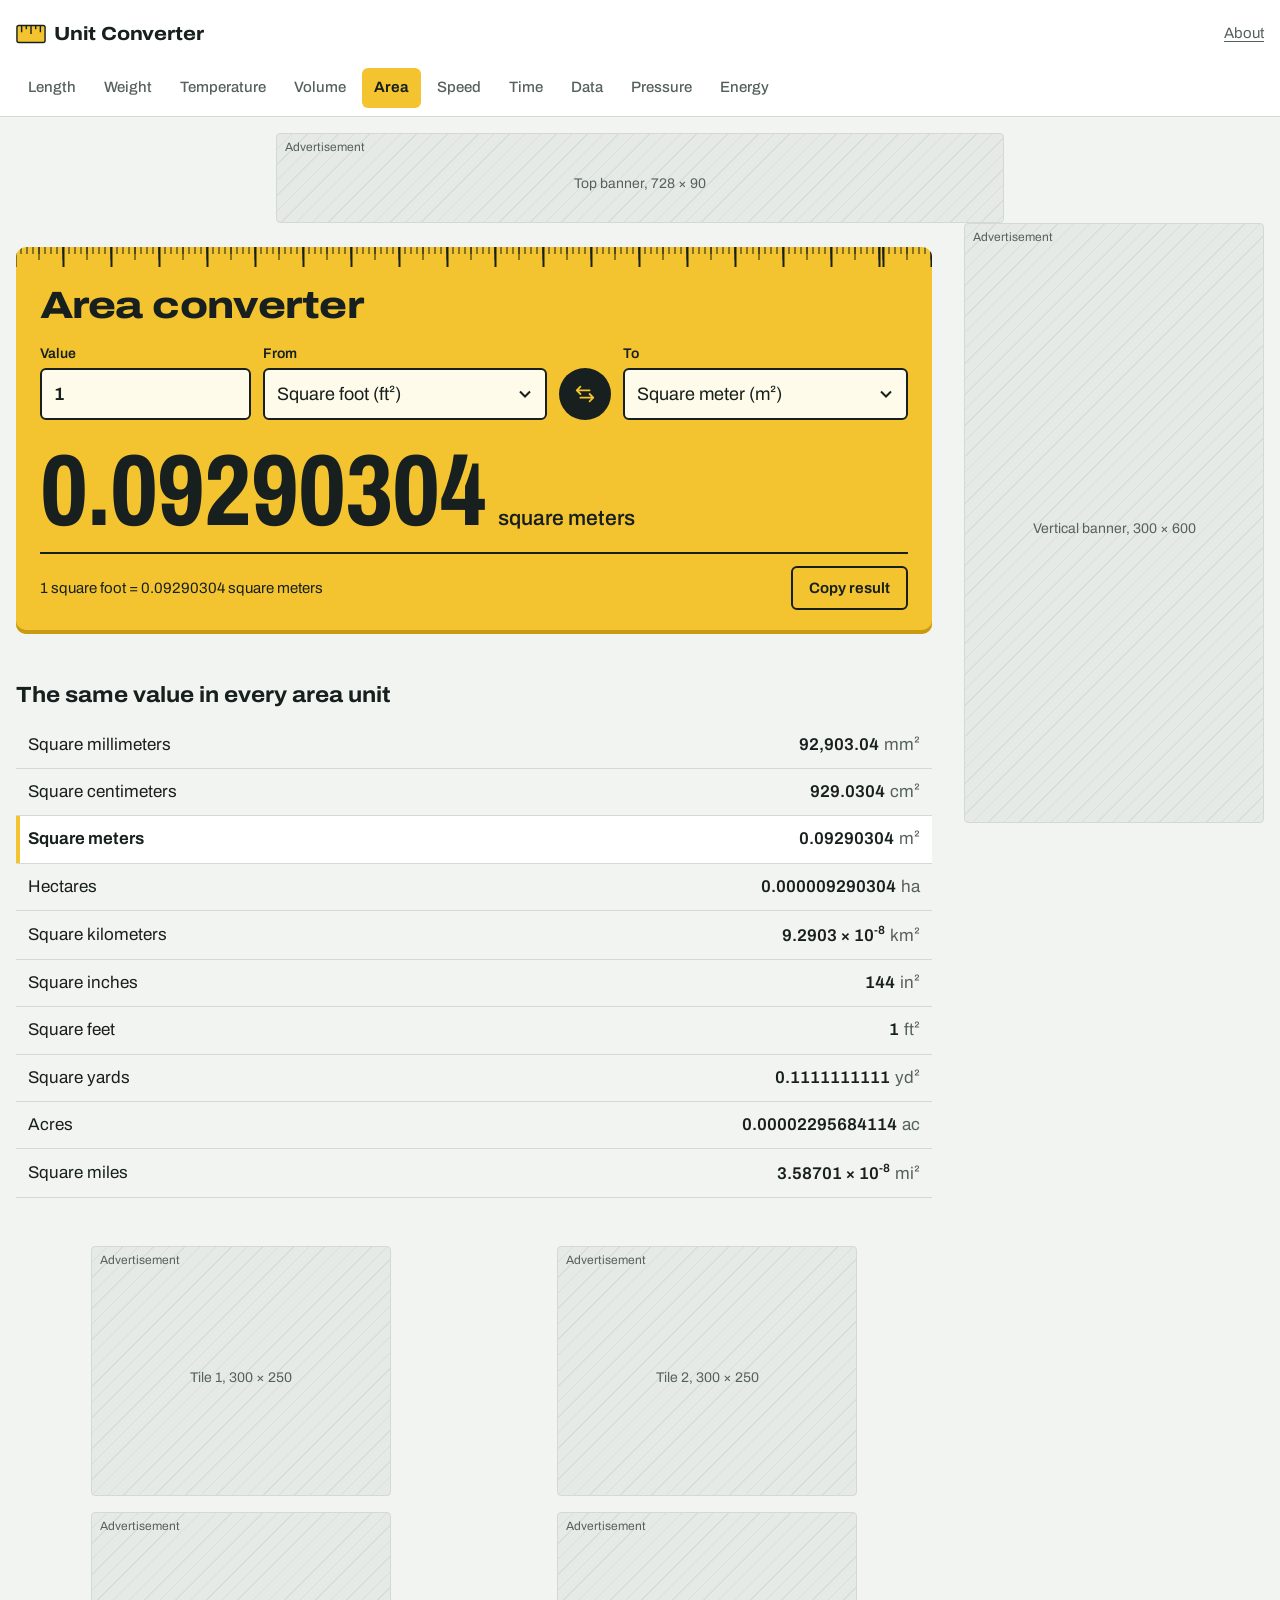
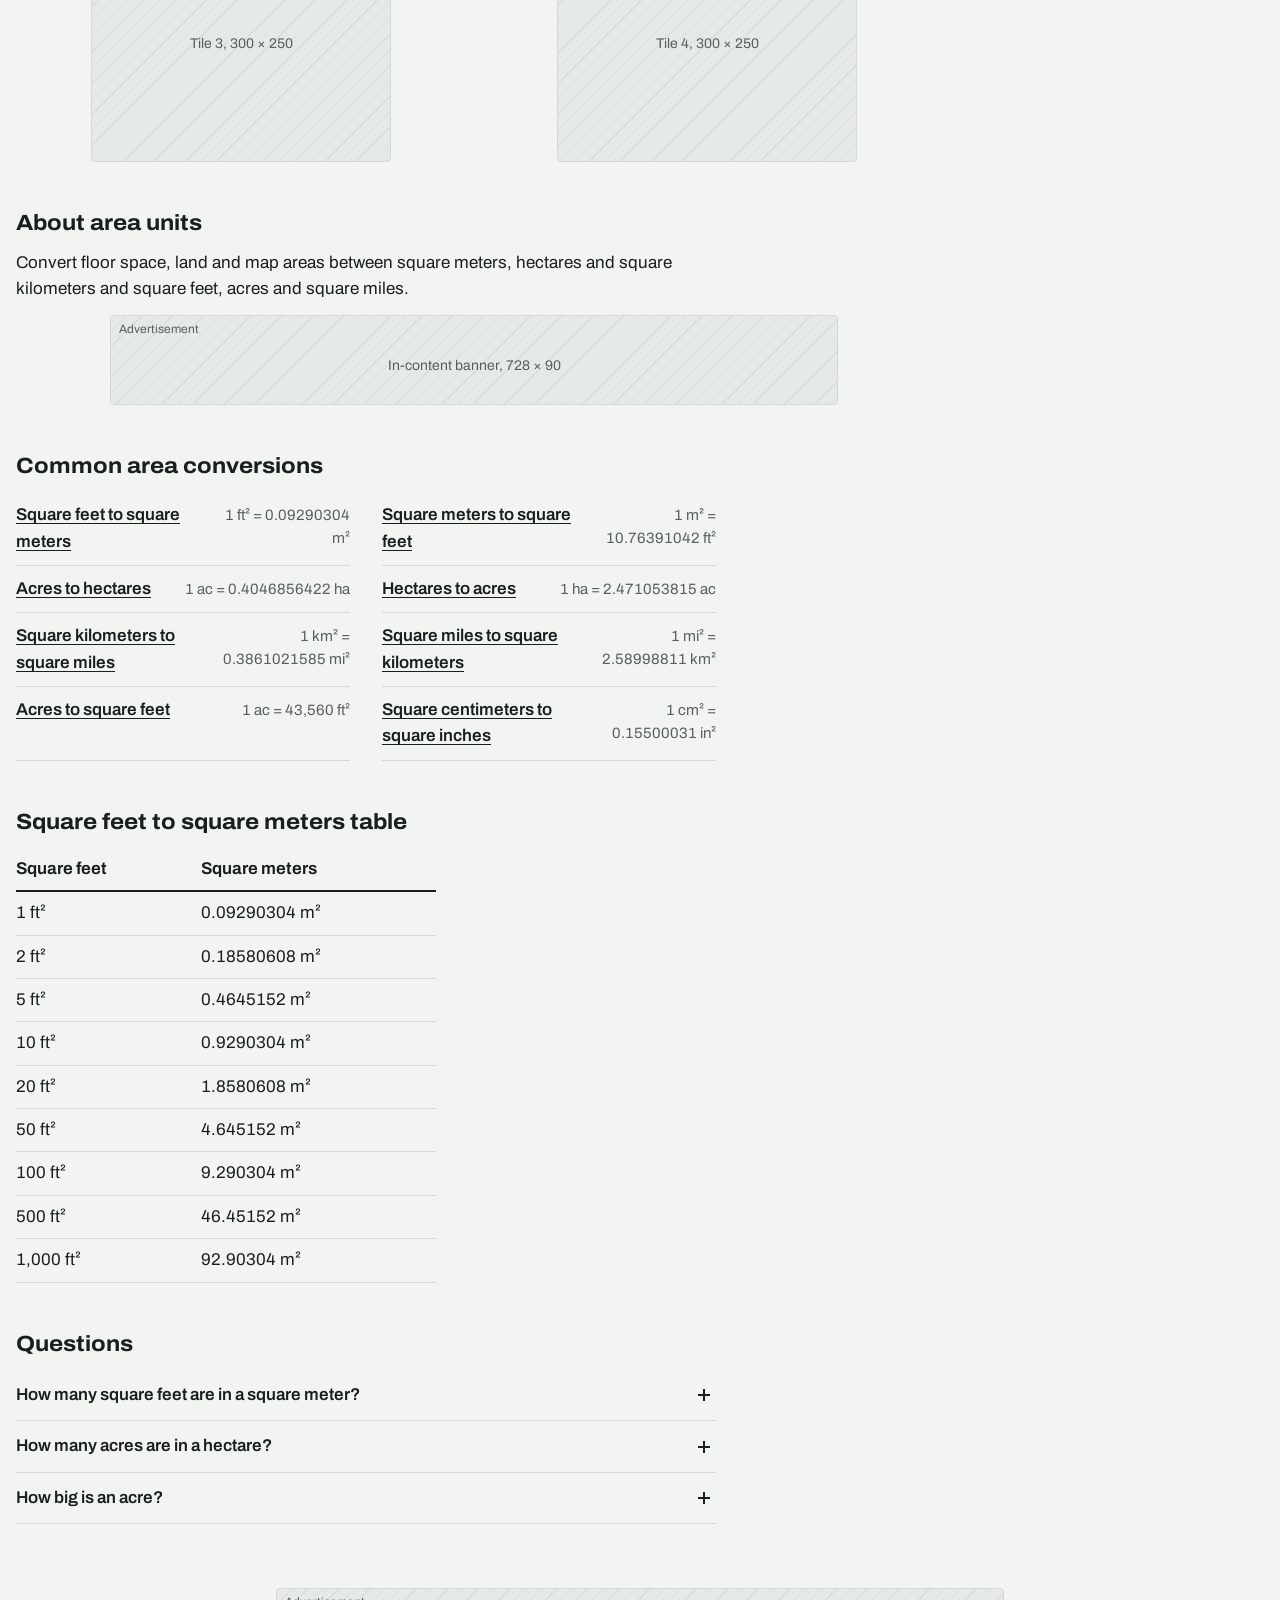
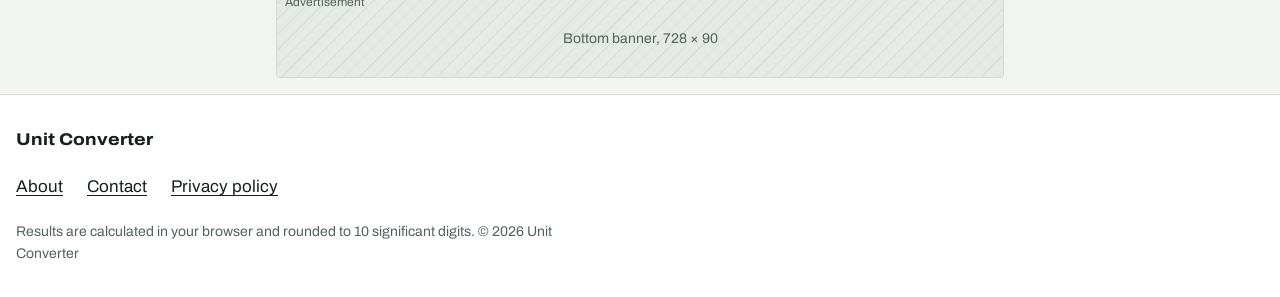
==== public/area/index.html @ 578cb4df "Build static unit converter site with ad slots Ten converters (length, weight, temperature, volume, " ====
<!doctype html>
<html lang="en">
<head>
<meta charset="utf-8">
<meta name="viewport" content="width=device-width, initial-scale=1">
<title>Area converter: square feet to square meters and more | Unit Converter</title>
<meta name="description" content="Free area converter. Convert floor space, land and map areas between square meters, hectares and square kilometers and square feet, acres and square miles..">
<link rel="canonical" href="https://example.com/area/">
<meta property="og:title" content="Area converter: square feet to square meters and more | Unit Converter">
<meta property="og:description" content="Free area converter. Convert floor space, land and map areas between square meters, hectares and square kilometers and square feet, acres and square miles..">
<meta property="og:type" content="website">
<meta property="og:url" content="https://example.com/area/">
<meta name="theme-color" content="#F4C430">
<link rel="icon" href="../favicon.svg" type="image/svg+xml">
<link rel="preconnect" href="https://fonts.googleapis.com">
<link rel="preconnect" href="https://fonts.gstatic.com" crossorigin>
<link rel="stylesheet" href="https://fonts.googleapis.com/css2?family=Archivo:wdth,wght@62..125,400..800&display=swap">
<link rel="stylesheet" href="../assets/css/style.css">
<script src="../assets/js/ads-config.js"></script>
<script src="../assets/js/ads.js" defer></script>
</head>
<body>
<a class="skip" href="#main">Skip to converter</a>
<header class="site-header">
  <div class="bar">
    <a class="logo" href="../"><svg class="logo-mark" viewBox="0 0 32 32" aria-hidden="true"><rect x="1" y="7" width="30" height="18" rx="2"/><path d="M6 7v7M11 7v4M16 7v9M21 7v4M26 7v7"/></svg><span>Unit Converter</span></a>
    <a class="header-link" href="../about.html">About</a>
  </div>
  <nav class="cats" aria-label="Converters"><ul><li><a href="../length/">Length</a></li><li><a href="../weight/">Weight</a></li><li><a href="../temperature/">Temperature</a></li><li><a href="../volume/">Volume</a></li><li><a href="../area/" aria-current="page">Area</a></li><li><a href="../speed/">Speed</a></li><li><a href="../time/">Time</a></li><li><a href="../data/">Data</a></li><li><a href="../pressure/">Pressure</a></li><li><a href="../energy/">Energy</a></li></ul></nav>
</header>
<div class="ad-band ad-band-top"><div class="ad ad-top-banner " data-ad="top-banner" data-size="728x90"><span class="ad-label">Advertisement</span><span class="ad-ph"><span class="ad-ph-wide">Top banner, 728 × 90</span><span class="ad-ph-narrow">Top banner, 320 × 100</span></span></div></div>
<div class="layout">
  <aside class="rail rail-left" aria-label="Advertisement"><div class="ad ad-rail-left " data-ad="rail-left" data-size="160x600"><span class="ad-label">Advertisement</span><span class="ad-ph"><span class="ad-ph-wide">Vertical banner, 160 × 600</span></span></div></aside>
  <main id="main">
<section class="tape" id="converter" data-category="area" aria-labelledby="cv-title">
  <div class="tape-ticks" aria-hidden="true"></div>
  <div class="tape-inner">
    <h1 id="cv-title">Area converter</h1>
    <form class="tape-form" onsubmit="return false">
      
      <label class="field field-value"><span>Value</span>
        <input id="cv-value" type="text" inputmode="decimal" autocomplete="off" spellcheck="false" value="1"></label>
      <label class="field field-from"><span>From</span><select id="cv-from"><option value="mm2">Square millimeter (mm²)</option><option value="cm2">Square centimeter (cm²)</option><option value="m2">Square meter (m²)</option><option value="ha">Hectare (ha)</option><option value="km2">Square kilometer (km²)</option><option value="in2">Square inch (in²)</option><option value="ft2" selected>Square foot (ft²)</option><option value="yd2">Square yard (yd²)</option><option value="ac">Acre (ac)</option><option value="mi2">Square mile (mi²)</option></select></label>
      <button type="button" class="swap" id="cv-swap" aria-label="Swap units"><svg viewBox="0 0 24 24" aria-hidden="true"><path d="M7 4 3 8l4 4M3 8h14M17 20l4-4-4-4M21 16H7"/></svg></button>
      <label class="field field-to"><span>To</span><select id="cv-to"><option value="mm2">Square millimeter (mm²)</option><option value="cm2">Square centimeter (cm²)</option><option value="m2" selected>Square meter (m²)</option><option value="ha">Hectare (ha)</option><option value="km2">Square kilometer (km²)</option><option value="in2">Square inch (in²)</option><option value="ft2">Square foot (ft²)</option><option value="yd2">Square yard (yd²)</option><option value="ac">Acre (ac)</option><option value="mi2">Square mile (mi²)</option></select></label>
    </form>
    <output class="result" id="cv-result" for="cv-value cv-from cv-to" aria-live="polite">
      <span class="result-num" id="cv-num">0.09290304</span>
      <span class="result-unit" id="cv-unit">square meters</span>
    </output>
    <div class="tape-foot">
      <p class="formula" id="cv-formula">1 square foot = 0.09290304 square meters</p>
      <button type="button" class="copy" id="cv-copy">Copy result</button>
    </div>
  </div>
</section>
<section class="all-units" aria-labelledby="all-title">
  <h2 id="all-title">The same value in every area unit</h2>
  <table><tbody id="cv-all"></tbody></table>
</section>
<section class="ad-tiles" aria-label="Advertisements"><div class="ad ad-tile-1 " data-ad="tile-1" data-size="300x250"><span class="ad-label">Advertisement</span><span class="ad-ph"><span class="ad-ph-wide">Tile 1, 300 × 250</span></span></div><div class="ad ad-tile-2 " data-ad="tile-2" data-size="300x250"><span class="ad-label">Advertisement</span><span class="ad-ph"><span class="ad-ph-wide">Tile 2, 300 × 250</span></span></div><div class="ad ad-tile-3 tile-wide-only" data-ad="tile-3" data-size="300x250"><span class="ad-label">Advertisement</span><span class="ad-ph"><span class="ad-ph-wide">Tile 3, 300 × 250</span></span></div><div class="ad ad-tile-4 tile-wide-only" data-ad="tile-4" data-size="300x250"><span class="ad-label">Advertisement</span><span class="ad-ph"><span class="ad-ph-wide">Tile 4, 300 × 250</span></span></div></section>
<section class="prose"><h2>About area units</h2><p>Convert floor space, land and map areas between square meters, hectares and square kilometers and square feet, acres and square miles.</p></section>
<div class="ad-band ad-band-inline"><div class="ad ad-in-content " data-ad="in-content" data-size="728x90"><span class="ad-label">Advertisement</span><span class="ad-ph"><span class="ad-ph-wide">In-content banner, 728 × 90</span><span class="ad-ph-narrow">In-content banner, 320 × 100</span></span></div></div>
<section class="prose" aria-labelledby="pop-title">
  <h2 id="pop-title">Common area conversions</h2>
  <ul class="pairs"><li><a href="./?from=ft2&amp;to=m2">Square feet to square meters</a><span>1 ft² = 0.09290304 m²</span></li><li><a href="./?from=m2&amp;to=ft2">Square meters to square feet</a><span>1 m² = 10.76391042 ft²</span></li><li><a href="./?from=ac&amp;to=ha">Acres to hectares</a><span>1 ac = 0.4046856422 ha</span></li><li><a href="./?from=ha&amp;to=ac">Hectares to acres</a><span>1 ha = 2.471053815 ac</span></li><li><a href="./?from=km2&amp;to=mi2">Square kilometers to square miles</a><span>1 km² = 0.3861021585 mi²</span></li><li><a href="./?from=mi2&amp;to=km2">Square miles to square kilometers</a><span>1 mi² = 2.58998811 km²</span></li><li><a href="./?from=ac&amp;to=ft2">Acres to square feet</a><span>1 ac = 43,560 ft²</span></li><li><a href="./?from=cm2&amp;to=in2">Square centimeters to square inches</a><span>1 cm² = 0.15500031 in²</span></li></ul>
</section>
<section class="prose" aria-labelledby="ref-title">
  <h2 id="ref-title">Square feet to square meters table</h2>
  <table class="ref"><thead><tr><th scope="col">Square feet</th><th scope="col">Square meters</th></tr></thead>
  <tbody><tr><td>1 ft²</td><td>0.09290304 m²</td></tr><tr><td>2 ft²</td><td>0.18580608 m²</td></tr><tr><td>5 ft²</td><td>0.4645152 m²</td></tr><tr><td>10 ft²</td><td>0.9290304 m²</td></tr><tr><td>20 ft²</td><td>1.8580608 m²</td></tr><tr><td>50 ft²</td><td>4.645152 m²</td></tr><tr><td>100 ft²</td><td>9.290304 m²</td></tr><tr><td>500 ft²</td><td>46.45152 m²</td></tr><tr><td>1,000 ft²</td><td>92.90304 m²</td></tr></tbody></table>
</section>
<section class="prose faq" aria-labelledby="faq-title"><h2 id="faq-title">Questions</h2><details><summary>How many square feet are in a square meter?</summary><p>About 10.764 square feet.</p></details><details><summary>How many acres are in a hectare?</summary><p>About 2.471 acres. A hectare is 10,000 square meters.</p></details><details><summary>How big is an acre?</summary><p>43,560 square feet, or about 4,047 square meters.</p></details></section>
  </main>
  <aside class="rail rail-right" aria-label="Advertisement"><div class="ad ad-rail-right " data-ad="rail-right" data-size="300x600"><span class="ad-label">Advertisement</span><span class="ad-ph"><span class="ad-ph-wide">Vertical banner, 300 × 600</span></span></div></aside>
</div>
<div class="ad-band ad-band-bottom"><div class="ad ad-bottom-banner " data-ad="bottom-banner" data-size="728x90"><span class="ad-label">Advertisement</span><span class="ad-ph"><span class="ad-ph-wide">Bottom banner, 728 × 90</span><span class="ad-ph-narrow">Bottom banner, 320 × 100</span></span></div></div>
<footer class="site-footer">
  <div class="footer-inner">
    <p class="footer-name">Unit Converter</p>
    <ul class="footer-links">
      <li><a href="../about.html">About</a></li>
      <li><a href="../contact.html">Contact</a></li>
      <li><a href="../privacy.html">Privacy policy</a></li>
    </ul>
    <p class="footer-note">Results are calculated in your browser and rounded to 10 significant digits. &copy; 2026 Unit Converter</p>
  </div>
</footer>
<aside class="video-ad" id="video-ad" aria-label="Video advertisement" hidden>
  <div class="video-ad-head"><span class="ad-label">Advertisement</span>
    <button type="button" class="icon-btn" data-close-video aria-label="Close video ad">&times;</button></div>
  <div class="video-ad-body" data-ad="video" data-size="320x180"><span class="ad-ph">Video ad, 320 × 180</span></div>
</aside>
<div class="interstitial" id="interstitial" role="dialog" aria-modal="true" aria-label="Advertisement" hidden>
  <div class="interstitial-panel">
    <div class="interstitial-head"><span class="ad-label">Advertisement</span>
      <button type="button" class="continue-btn" data-close-interstitial>Continue to page</button></div>
    <div class="interstitial-body" data-ad="interstitial" data-size="fullscreen"><span class="ad-ph">Full-screen ad</span></div>
  </div>
</div>
<script src="../assets/js/units.js"></script><script src="../assets/js/converter.js"></script>
</body>
</html>
---- public/assets/css/style.css ----
/* Unit Converter
   One bold element: the converter is a tape measure. Everything else stays quiet. */

@font-face {
  font-family: "Archivo Fallback";
  src: local("Arial");
  size-adjust: 104%;
}

:root {
  --paper: #F2F4F1;
  --surface: #FFFFFF;
  --ink: #17201E;
  --muted: #56615D;
  --rule: #D3D9D5;
  --tape: #F4C430;
  --tape-deep: #C99A12;
  --tape-ink: #17201E;
  --focus: #1E5E8C;
  --ad-bg: #E6EAE7;
  --ad-hatch: #D7DDD9;
  --scrim: rgba(23, 32, 30, 0.88);

  --font: "Archivo", "Archivo Fallback", system-ui, sans-serif;
  --s1: 4px; --s2: 8px; --s3: 12px; --s4: 16px; --s5: 24px; --s6: 32px; --s7: 48px; --s8: 64px;
  --radius-tape: 10px;
  --radius-control: 6px;
  color-scheme: light;
}

@media (prefers-color-scheme: dark) {
  :root:not([data-theme="light"]) {
    --paper: #141A19;
    --surface: #1B2321;
    --ink: #E7ECE9;
    --muted: #A3AEA9;
    --rule: #2E3835;
    --focus: #7CB8E4;
    --ad-bg: #1B2321;
    --ad-hatch: #25302D;
    color-scheme: dark;
  }
}
:root[data-theme="dark"] {
  --paper: #141A19;
  --surface: #1B2321;
  --ink: #E7ECE9;
  --muted: #A3AEA9;
  --rule: #2E3835;
  --focus: #7CB8E4;
  --ad-bg: #1B2321;
  --ad-hatch: #25302D;
  color-scheme: dark;
}

*, *::before, *::after { box-sizing: border-box; }

html { -webkit-text-size-adjust: 100%; }

body {
  margin: 0;
  background: var(--paper);
  color: var(--ink);
  font-family: var(--font);
  font-size: 17px;
  line-height: 1.55;
  font-variation-settings: "wdth" 100;
}

a { color: inherit; text-decoration-thickness: 1px; text-underline-offset: 3px; }
a:hover { text-decoration-thickness: 2px; }

:focus-visible {
  outline: 2px solid var(--focus);
  outline-offset: 2px;
}

.skip {
  position: absolute;
  left: var(--s4);
  top: -100px;
  background: var(--ink);
  color: var(--paper);
  padding: var(--s2) var(--s4);
  border-radius: var(--radius-control);
  z-index: 100;
}
.skip:focus { top: var(--s2); }

/* ------------------------------------------------------------ header */

.site-header {
  background: var(--surface);
  border-bottom: 1px solid var(--rule);
}

.bar {
  max-width: 1440px;
  margin: 0 auto;
  padding: var(--s3) var(--s4);
  display: flex;
  align-items: center;
  justify-content: space-between;
  gap: var(--s4);
}

.logo {
  display: inline-flex;
  align-items: center;
  gap: var(--s2);
  text-decoration: none;
  font-weight: 750;
  font-stretch: 112%;
  font-variation-settings: "wdth" 112;
  font-size: 19px;
  letter-spacing: -0.01em;
}
.logo-mark { width: 30px; height: 30px; flex: none; }
.logo-mark rect { fill: var(--tape); stroke: var(--tape-ink); stroke-width: 1.5; }
.logo-mark path { stroke: var(--tape-ink); stroke-width: 1.5; fill: none; }

.header-link {
  font-size: 15px;
  color: var(--muted);
  min-height: 44px;
  display: inline-flex;
  align-items: center;
}

.cats { max-width: 1440px; margin: 0 auto; }
.cats ul {
  list-style: none;
  margin: 0;
  padding: 0 var(--s4) var(--s2);
  display: flex;
  gap: var(--s1);
  overflow-x: auto;
  scrollbar-width: none;
}
.cats ul::-webkit-scrollbar { display: none; }
.cats a {
  display: inline-flex;
  align-items: center;
  min-height: 40px;
  padding: 0 var(--s3);
  border-radius: var(--radius-control);
  text-decoration: none;
  font-size: 15px;
  font-weight: 500;
  white-space: nowrap;
  color: var(--muted);
}
.cats a:hover { color: var(--ink); background: var(--paper); }
.cats a[aria-current="page"] {
  background: var(--tape);
  color: var(--tape-ink);
  font-weight: 650;
}

/* ------------------------------------------------------------ layout */

.layout {
  max-width: 1440px;
  margin: 0 auto;
  padding: 0 var(--s4);
  display: grid;
  grid-template-columns: minmax(0, 1fr);
  gap: var(--s6);
}

.rail { display: none; }

main { min-width: 0; padding-bottom: var(--s7); }
main > * + * { margin-top: var(--s7); }

@media (min-width: 1100px) {
  .layout { grid-template-columns: minmax(0, 1fr) 300px; }
  .rail-right { display: block; }
  .rail-right .ad { position: sticky; top: var(--s4); }
}
@media (min-width: 1400px) {
  .layout { grid-template-columns: 160px minmax(0, 1fr) 300px; }
  .rail-left { display: block; }
  .rail-left .ad { position: sticky; top: var(--s4); }
}

/* ------------------------------------------------------------ the tape */

.tape {
  --tick-shift: 0px;
  position: relative;
  margin-top: var(--s5);
  background: var(--tape);
  color: var(--tape-ink);
  border-radius: var(--radius-tape);
  box-shadow: inset 0 -4px 0 var(--tape-deep);
  overflow: hidden;
}

.tape-ticks {
  height: 22px;
  background-image:
    repeating-linear-gradient(90deg, var(--tape-ink) 0 2px, transparent 2px 48px),
    repeating-linear-gradient(90deg, var(--tape-ink) 0 1px, transparent 1px 24px),
    repeating-linear-gradient(90deg, var(--tape-ink) 0 1px, transparent 1px 6px);
  background-size: 100% 20px, 100% 13px, 100% 7px;
  background-repeat: repeat-x;
  background-position: var(--tick-shift) 0, var(--tick-shift) 0, var(--tick-shift) 0;
  transition: background-position 520ms cubic-bezier(0.2, 0.8, 0.2, 1);
}

.tape-inner { padding: var(--s4) var(--s5) var(--s5); }

.tape h1 {
  margin: 0 0 var(--s4);
  font-size: clamp(26px, 2.2vw + 16px, 38px);
  line-height: 1.1;
  font-weight: 800;
  font-stretch: 118%;
  font-variation-settings: "wdth" 118;
  letter-spacing: -0.015em;
}

.tape-form {
  display: grid;
  grid-template-columns: minmax(0, 1fr) minmax(0, 1.35fr) auto minmax(0, 1.35fr);
  gap: var(--s3);
  align-items: end;
}

.field { display: grid; gap: var(--s1); min-width: 0; }
.field > span { font-size: 14px; font-weight: 600; }
.field-cat { grid-column: 1 / -1; max-width: 280px; }

.tape input,
.tape select {
  width: 100%;
  height: 52px;
  border: 2px solid var(--tape-ink);
  border-radius: var(--radius-control);
  background: #FFFBEA;
  color: var(--tape-ink);
  font: inherit;
  font-size: 18px;
  padding: 0 var(--s3);
}
.tape input {
  font-weight: 650;
  font-variant-numeric: tabular-nums;
}
.tape select {
  appearance: none;
  padding-right: 40px;
  text-overflow: ellipsis;
  cursor: pointer;
  background-image: url("data:image/svg+xml,%3Csvg xmlns='http://www.w3.org/2000/svg' width='12' height='8' viewBox='0 0 12 8'%3E%3Cpath d='M1 1.5 6 6.5l5-5' fill='none' stroke='%2317201E' stroke-width='2'/%3E%3C/svg%3E");
  background-repeat: no-repeat;
  background-position: right 14px center;
}
.tape :focus-visible { outline-color: var(--tape-ink); outline-width: 3px; }
.tape.is-invalid input { border-style: dashed; }

.swap {
  width: 52px;
  height: 52px;
  border: 0;
  border-radius: 50%;
  background: var(--tape-ink);
  color: var(--tape);
  display: grid;
  place-items: center;
  cursor: pointer;
  transition: transform 300ms cubic-bezier(0.2, 0.8, 0.2, 1);
}
.swap svg { width: 22px; height: 22px; fill: none; stroke: currentColor; stroke-width: 2; stroke-linecap: round; stroke-linejoin: round; }
.swap.is-flipped { transform: rotate(180deg); }

.result {
  display: flex;
  flex-wrap: wrap;
  align-items: baseline;
  column-gap: var(--s3);
  margin: var(--s5) 0 var(--s3);
  min-height: 1em;
}
.result-num {
  font-size: clamp(52px, 6vw + 24px, 104px);
  line-height: 0.95;
  font-weight: 760;
  font-stretch: 72%;
  font-variation-settings: "wdth" 72;
  font-variant-numeric: tabular-nums lining-nums;
  letter-spacing: -0.01em;
  overflow-wrap: anywhere;
}
.result-num sup { font-size: 0.45em; vertical-align: 0.9em; }
.result-unit { font-size: 21px; font-weight: 550; }

.tape-foot {
  display: flex;
  flex-wrap: wrap;
  align-items: center;
  justify-content: space-between;
  gap: var(--s3);
  border-top: 2px solid var(--tape-ink);
  padding-top: var(--s3);
}
.formula { margin: 0; font-size: 15px; }
.formula sup { font-size: 0.7em; }

.copy {
  min-height: 44px;
  padding: 0 var(--s4);
  border: 2px solid var(--tape-ink);
  border-radius: var(--radius-control);
  background: transparent;
  color: var(--tape-ink);
  font: inherit;
  font-size: 15px;
  font-weight: 650;
  cursor: pointer;
}
.copy:hover { background: var(--tape-ink); color: var(--tape); }

/* Narrow screens: full-width unit menus stacked, swap button beside them. */
@media (max-width: 639px) {
  .tape-inner { padding: var(--s3) var(--s4) var(--s4); }
  .tape-form {
    grid-template-columns: minmax(0, 1fr) auto;
    grid-template-areas: "value value" "from swap" "to swap";
  }
  .tape-form:has(.field-cat) { grid-template-areas: "cat cat" "value value" "from swap" "to swap"; }
  .field-cat { grid-area: cat; max-width: none; }
  .field-value { grid-area: value; }
  .field-from { grid-area: from; }
  .field-to { grid-area: to; }
  .swap { grid-area: swap; align-self: center; }
}

/* ------------------------------------------------------------ all-units table */

.all-units h2,
.prose h2 {
  font-size: 22px;
  line-height: 1.25;
  font-weight: 720;
  font-stretch: 108%;
  font-variation-settings: "wdth" 108;
  margin: 0 0 var(--s3);
}

.all-units table { width: 100%; border-collapse: collapse; }
.all-units th,
.all-units td {
  padding: 10px var(--s3);
  border-bottom: 1px solid var(--rule);
  text-align: left;
  font-weight: 400;
}
.all-units td { text-align: right; font-variant-numeric: tabular-nums; font-weight: 600; }
.all-units td sup { font-size: 0.7em; }
.all-units .sym { color: var(--muted); font-weight: 400; margin-left: 2px; }
.all-units tr.is-current th { box-shadow: inset 4px 0 0 var(--tape); font-weight: 650; }
.all-units tr.is-current { background: var(--surface); }

/* ------------------------------------------------------------ prose */

.prose { max-width: 70ch; }
.prose p { margin: 0 0 var(--s3); }

.doc { padding-top: var(--s6); }
.doc h1 {
  font-size: clamp(30px, 2vw + 20px, 42px);
  font-weight: 800;
  font-stretch: 118%;
  font-variation-settings: "wdth" 118;
  line-height: 1.1;
  margin: 0 0 var(--s5);
}
.doc h2 { margin-top: var(--s6); }

.pairs {
  list-style: none;
  margin: 0;
  padding: 0;
  display: grid;
  grid-template-columns: repeat(auto-fill, minmax(260px, 1fr));
  column-gap: var(--s6);
}
.pairs li {
  display: flex;
  justify-content: space-between;
  align-items: baseline;
  gap: var(--s3);
  padding: 10px 0;
  border-bottom: 1px solid var(--rule);
}
.pairs a { font-weight: 600; }
.pairs span { color: var(--muted); font-size: 15px; font-variant-numeric: tabular-nums; text-align: right; }

.ref { border-collapse: collapse; min-width: min(100%, 420px); }
.ref th, .ref td { padding: 8px var(--s4) 8px 0; border-bottom: 1px solid var(--rule); text-align: left; font-variant-numeric: tabular-nums; }
.ref th { font-weight: 650; border-bottom: 2px solid var(--ink); }

.cat-list {
  list-style: none;
  margin: 0;
  padding: 0;
  display: grid;
  grid-template-columns: repeat(auto-fill, minmax(240px, 1fr));
  gap: 0 var(--s6);
}
.cat-list a {
  display: grid;
  gap: 2px;
  padding: var(--s3) 0 var(--s4);
  border-top: 2px solid var(--ink);
  text-decoration: none;
}
.cat-list strong { font-size: 19px; font-weight: 720; }
.cat-list a:hover strong { text-decoration: underline; text-underline-offset: 3px; }
.cat-ex { font-variant-numeric: tabular-nums; font-weight: 550; }
.cat-ex sup { font-size: 0.7em; }
.cat-units { color: var(--muted); font-size: 15px; }

.faq details { border-bottom: 1px solid var(--rule); }
.faq summary {
  list-style: none;
  cursor: pointer;
  padding: var(--s3) 32px var(--s3) 0;
  font-weight: 600;
  position: relative;
  min-height: 44px;
}
.faq summary::-webkit-details-marker { display: none; }
.faq summary::after {
  content: "";
  position: absolute;
  right: 6px;
  top: 50%;
  width: 12px;
  height: 12px;
  margin-top: -6px;
  background:
    linear-gradient(currentColor, currentColor) center / 12px 2px no-repeat,
    linear-gradient(currentColor, currentColor) center / 2px 12px no-repeat;
  transition: transform 200ms ease-out;
}
.faq details[open] summary::after { transform: rotate(45deg); }
.faq details p { margin: 0 0 var(--s4); color: var(--muted); }

/* ------------------------------------------------------------ ad slots */

.ad {
  --ad-w: 300px;
  --ad-h: 250px;
  position: relative;
  width: min(100%, var(--ad-w));
  min-height: var(--ad-h);
  margin: 0 auto;
  display: grid;
  place-items: center;
  background: repeating-linear-gradient(135deg, var(--ad-bg) 0 10px, var(--ad-hatch) 10px 11px);
  border: 1px solid var(--rule);
  border-radius: 4px;
  overflow: hidden;
}
.ad-label {
  position: absolute;
  top: 4px;
  left: 8px;
  font-size: 12px;
  color: var(--muted);
}
.ad-ph { font-size: 14px; color: var(--muted); text-align: center; padding: var(--s5) var(--s3) var(--s3); }

.ad-ph-narrow { display: none; }
@media (max-width: 767px) {
  .ad-ph-wide:has(+ .ad-ph-narrow) { display: none; }
  .ad-ph-narrow { display: inline; }
}

.ad.is-filled { background: none; border: 0; display: block; }
.ad.is-filled .ad-label { position: static; display: block; text-align: center; padding-bottom: 2px; }
.ad.is-empty { display: none; }

.ad-top-banner, .ad-bottom-banner, .ad-in-content { --ad-w: 728px; --ad-h: 90px; }
.ad-rail-right { --ad-w: 300px; --ad-h: 600px; }
.ad-rail-left { --ad-w: 160px; --ad-h: 600px; }

@media (max-width: 767px) {
  .ad-top-banner, .ad-bottom-banner, .ad-in-content { --ad-w: 320px; --ad-h: 100px; }
}

.ad-band { max-width: 1440px; margin: 0 auto; padding: var(--s4); }
.ad-band-top { padding-bottom: 0; }
.ad-band-inline { padding: 0; }
.ad-band:has(.ad.is-empty) { display: none; }

.ad-tiles {
  display: grid;
  grid-template-columns: repeat(auto-fill, minmax(300px, 1fr));
  gap: var(--s4);
  justify-items: center;
}
.ad-tiles:not(:has(.ad:not(.is-empty))) { display: none; }
@media (max-width: 699px) {
  .tile-wide-only { display: none; }
}

/* Floating video ad, bottom right. Kept small so it never covers the converter. */
.video-ad {
  position: fixed;
  right: var(--s4);
  bottom: var(--s4);
  width: 320px;
  z-index: 50;
  background: var(--surface);
  border: 1px solid var(--rule);
  border-radius: 8px;
  box-shadow: 0 10px 30px rgba(23, 32, 30, 0.22);
  overflow: hidden;
  animation: rise 260ms cubic-bezier(0.2, 0.8, 0.2, 1);
}
.video-ad[hidden] { display: none; }
.video-ad-head {
  display: flex;
  justify-content: space-between;
  align-items: center;
  padding: 0 0 0 var(--s3);
}
.video-ad-head .ad-label { position: static; }
.video-ad-body {
  aspect-ratio: 16 / 9;
  display: grid;
  place-items: center;
  background: repeating-linear-gradient(135deg, var(--ad-bg) 0 10px, var(--ad-hatch) 10px 11px);
}
.video-ad-body video, .video-ad-body img, .video-ad-body iframe { width: 100%; height: 100%; display: block; object-fit: cover; border: 0; }
.video-ad-body .ad-ph { padding: 0; }

.icon-btn {
  width: 44px;
  height: 36px;
  border: 0;
  background: none;
  color: var(--ink);
  font-size: 24px;
  line-height: 1;
  cursor: pointer;
}

@media (max-width: 480px) {
  .video-ad { width: 240px; right: var(--s3); bottom: var(--s3); }
}
body.has-video-ad { padding-bottom: 200px; }

@keyframes rise {
  from { transform: translateY(16px); opacity: 0; }
  to { transform: none; opacity: 1; }
}

/* Full-screen ad, shown between pages at most once per visit. */
.interstitial {
  position: fixed;
  inset: 0;
  z-index: 90;
  background: var(--scrim);
  display: grid;
  place-items: center;
  padding: var(--s4);
}
.interstitial[hidden] { display: none; }
.interstitial-panel {
  width: min(100%, 800px);
  height: min(100%, 640px);
  display: grid;
  grid-template-rows: auto 1fr;
  background: var(--surface);
  border-radius: var(--radius-tape);
  overflow: hidden;
}
.interstitial-head {
  display: flex;
  justify-content: space-between;
  align-items: center;
  gap: var(--s3);
  padding: var(--s2) var(--s2) var(--s2) var(--s4);
  border-bottom: 1px solid var(--rule);
}
.interstitial-head .ad-label { position: static; font-size: 13px; }
.continue-btn {
  min-height: 44px;
  padding: 0 var(--s4);
  border: 0;
  border-radius: var(--radius-control);
  background: var(--tape);
  color: var(--tape-ink);
  font: inherit;
  font-size: 15px;
  font-weight: 700;
  cursor: pointer;
}
.interstitial-body {
  display: grid;
  place-items: center;
  min-height: 0;
  background: repeating-linear-gradient(135deg, var(--ad-bg) 0 10px, var(--ad-hatch) 10px 11px);
}
.interstitial-body img, .interstitial-body iframe { max-width: 100%; max-height: 100%; display: block; border: 0; }
body.has-interstitial { overflow: hidden; }

/* ------------------------------------------------------------ footer */

.site-footer {
  border-top: 1px solid var(--rule);
  background: var(--surface);
}
.footer-inner {
  max-width: 1440px;
  margin: 0 auto;
  padding: var(--s6) var(--s4);
  display: grid;
  gap: var(--s3);
}
.footer-name { margin: 0; font-weight: 750; font-stretch: 112%; font-variation-settings: "wdth" 112; }
.footer-links { list-style: none; margin: 0; padding: 0; display: flex; flex-wrap: wrap; gap: var(--s1) var(--s5); }
.footer-links a { display: inline-flex; min-height: 44px; align-items: center; }
.footer-note { margin: 0; font-size: 14px; color: var(--muted); max-width: 70ch; }

@media (prefers-reduced-motion: reduce) {
  *, *::before, *::after {
    animation-duration: 0.01ms !important;
    transition-duration: 0.01ms !important;
  }
}
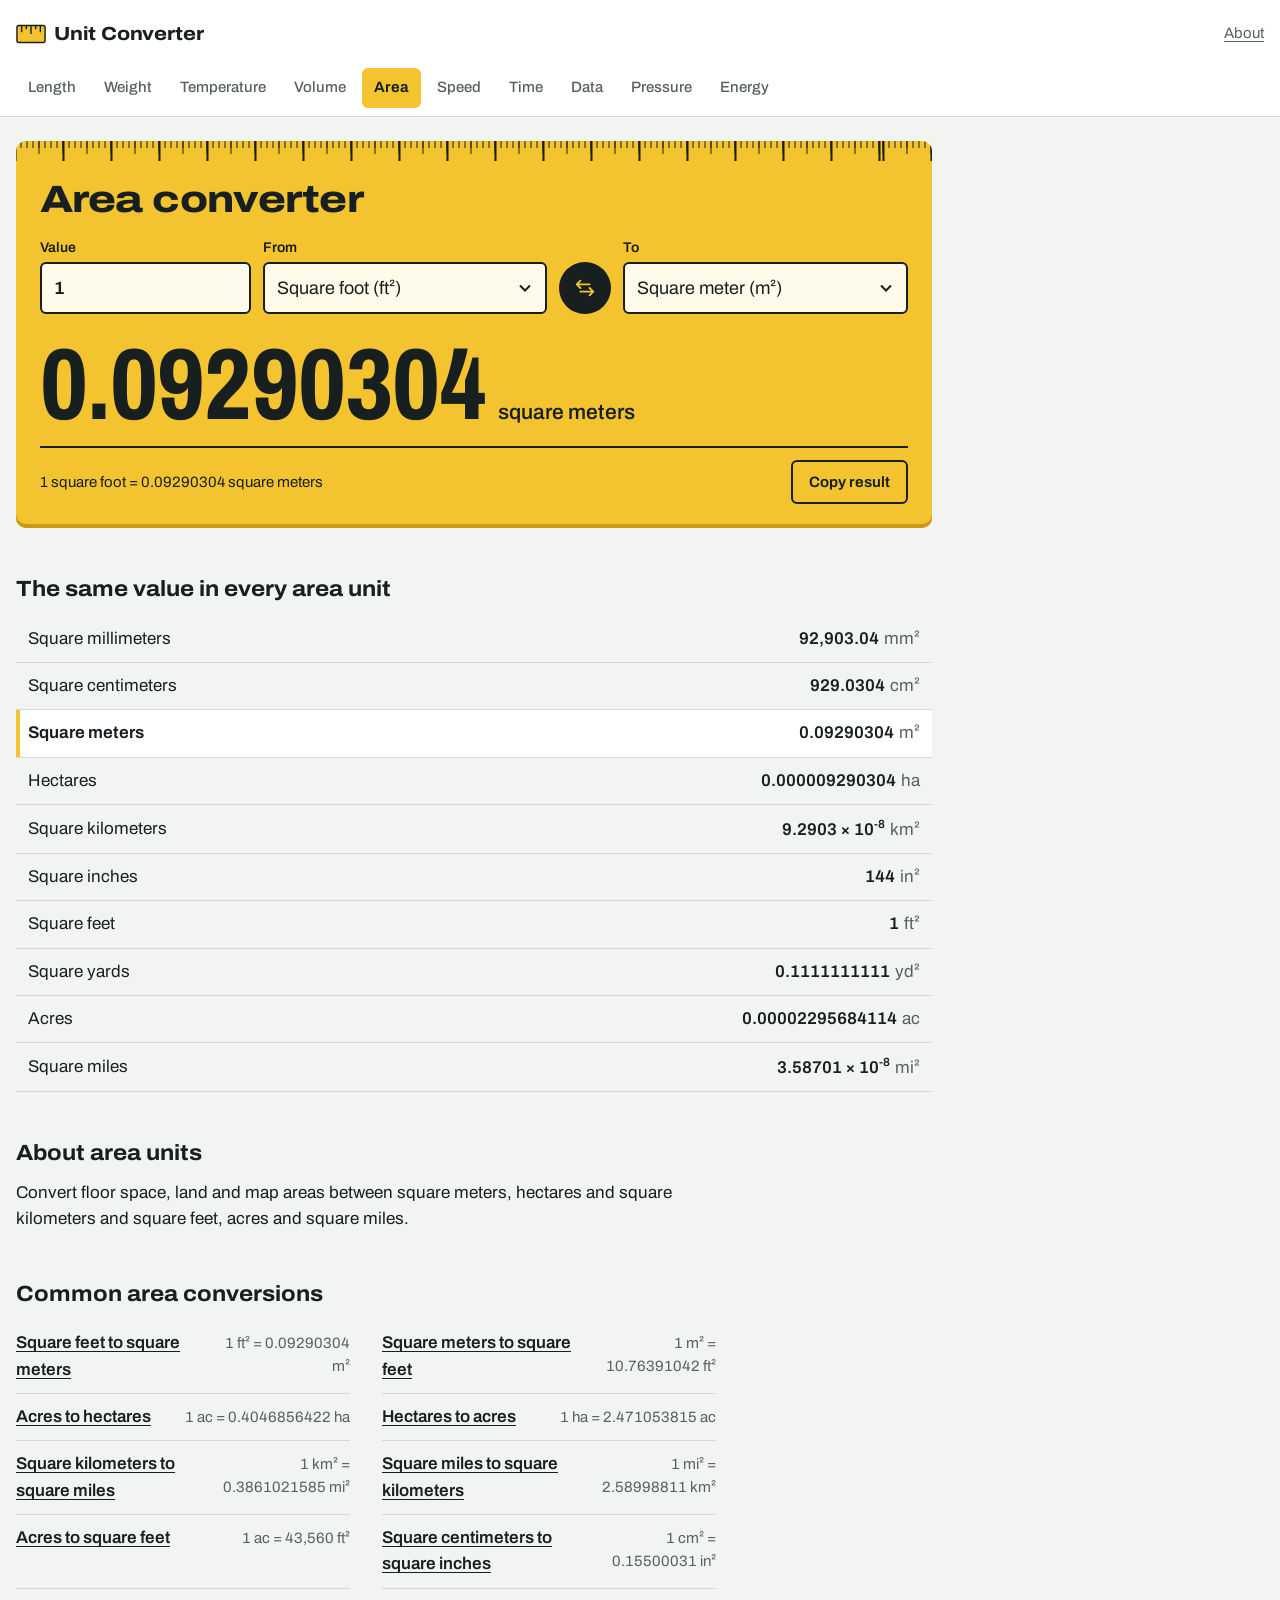
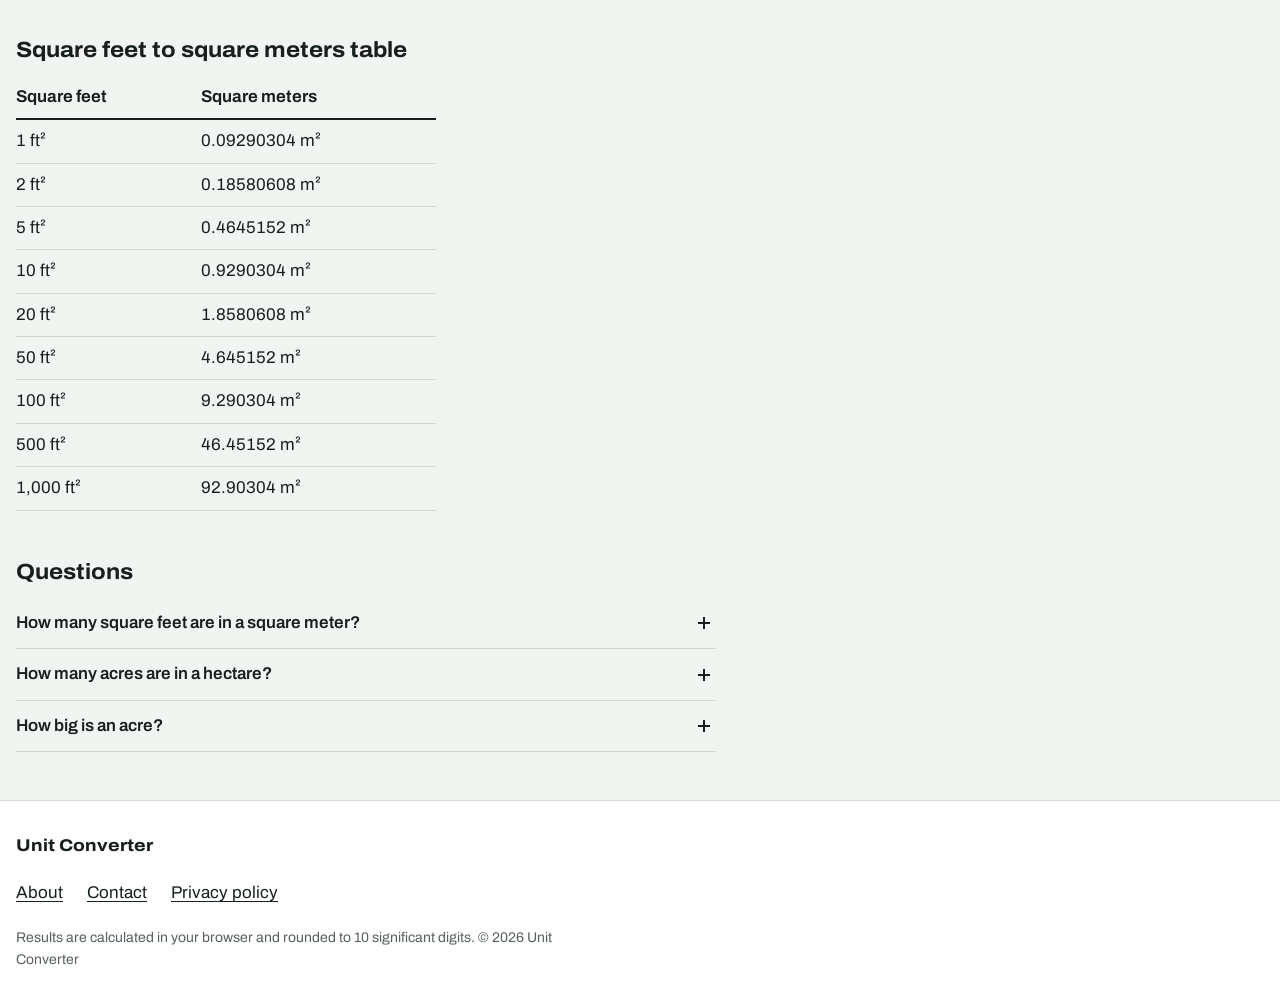
==== commit f3d41710: "Connect AdSense publisher ca-pub-8884353000483064 Load the AdSense script and account meta tag in ev" ====
--- a/public/area/index.html
+++ b/public/area/index.html
@@ -5,17 +5,19 @@
 <meta name="viewport" content="width=device-width, initial-scale=1">
 <title>Area converter: square feet to square meters and more | Unit Converter</title>
 <meta name="description" content="Free area converter. Convert floor space, land and map areas between square meters, hectares and square kilometers and square feet, acres and square miles..">
-<link rel="canonical" href="https://example.com/area/">
+<link rel="canonical" href="https://allunitconvert.online/area/">
 <meta property="og:title" content="Area converter: square feet to square meters and more | Unit Converter">
 <meta property="og:description" content="Free area converter. Convert floor space, land and map areas between square meters, hectares and square kilometers and square feet, acres and square miles..">
 <meta property="og:type" content="website">
-<meta property="og:url" content="https://example.com/area/">
+<meta property="og:url" content="https://allunitconvert.online/area/">
 <meta name="theme-color" content="#F4C430">
 <link rel="icon" href="../favicon.svg" type="image/svg+xml">
 <link rel="preconnect" href="https://fonts.googleapis.com">
 <link rel="preconnect" href="https://fonts.gstatic.com" crossorigin>
 <link rel="stylesheet" href="https://fonts.googleapis.com/css2?family=Archivo:wdth,wght@62..125,400..800&display=swap">
 <link rel="stylesheet" href="../assets/css/style.css">
+<meta name="google-adsense-account" content="ca-pub-8884353000483064">
+<script async src="https://pagead2.googlesyndication.com/pagead/js/adsbygoogle.js?client=ca-pub-8884353000483064" crossorigin="anonymous"></script>
 <script src="../assets/js/ads-config.js"></script>
 <script src="../assets/js/ads.js" defer></script>
 </head>
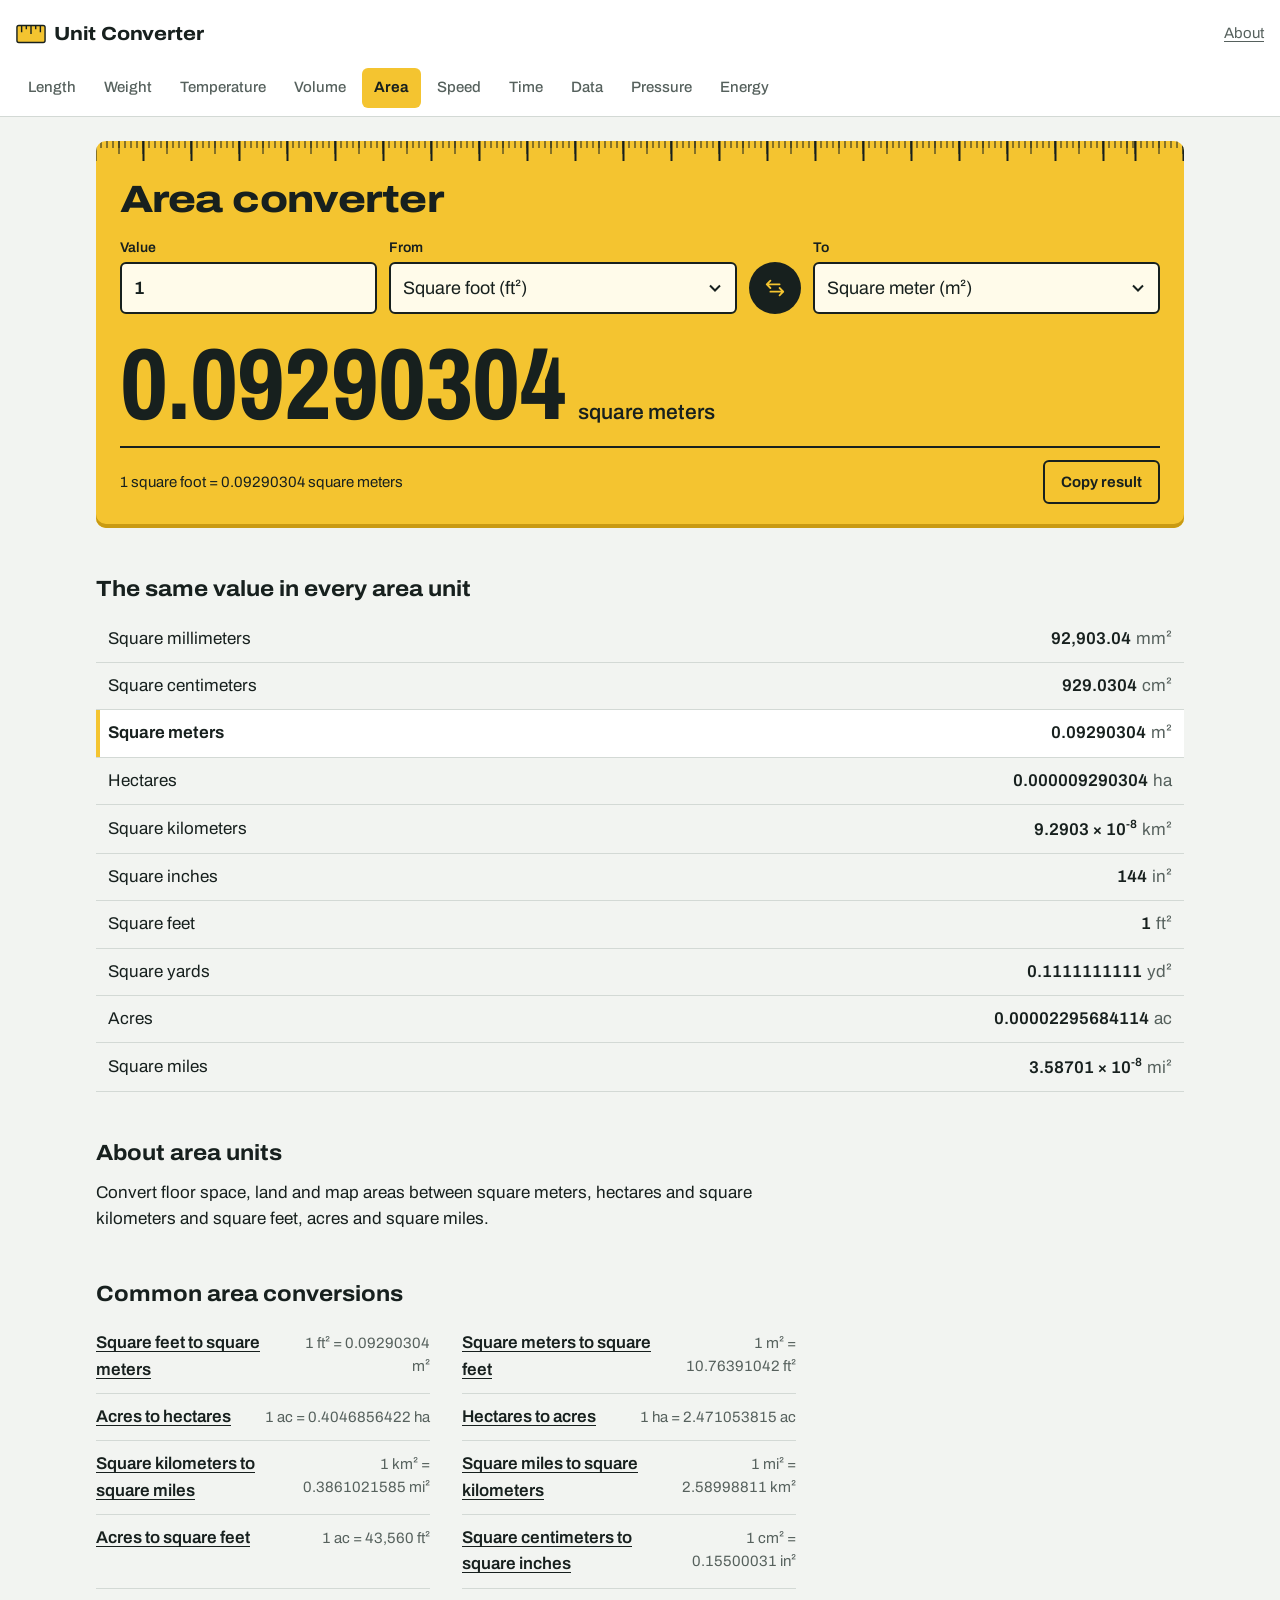
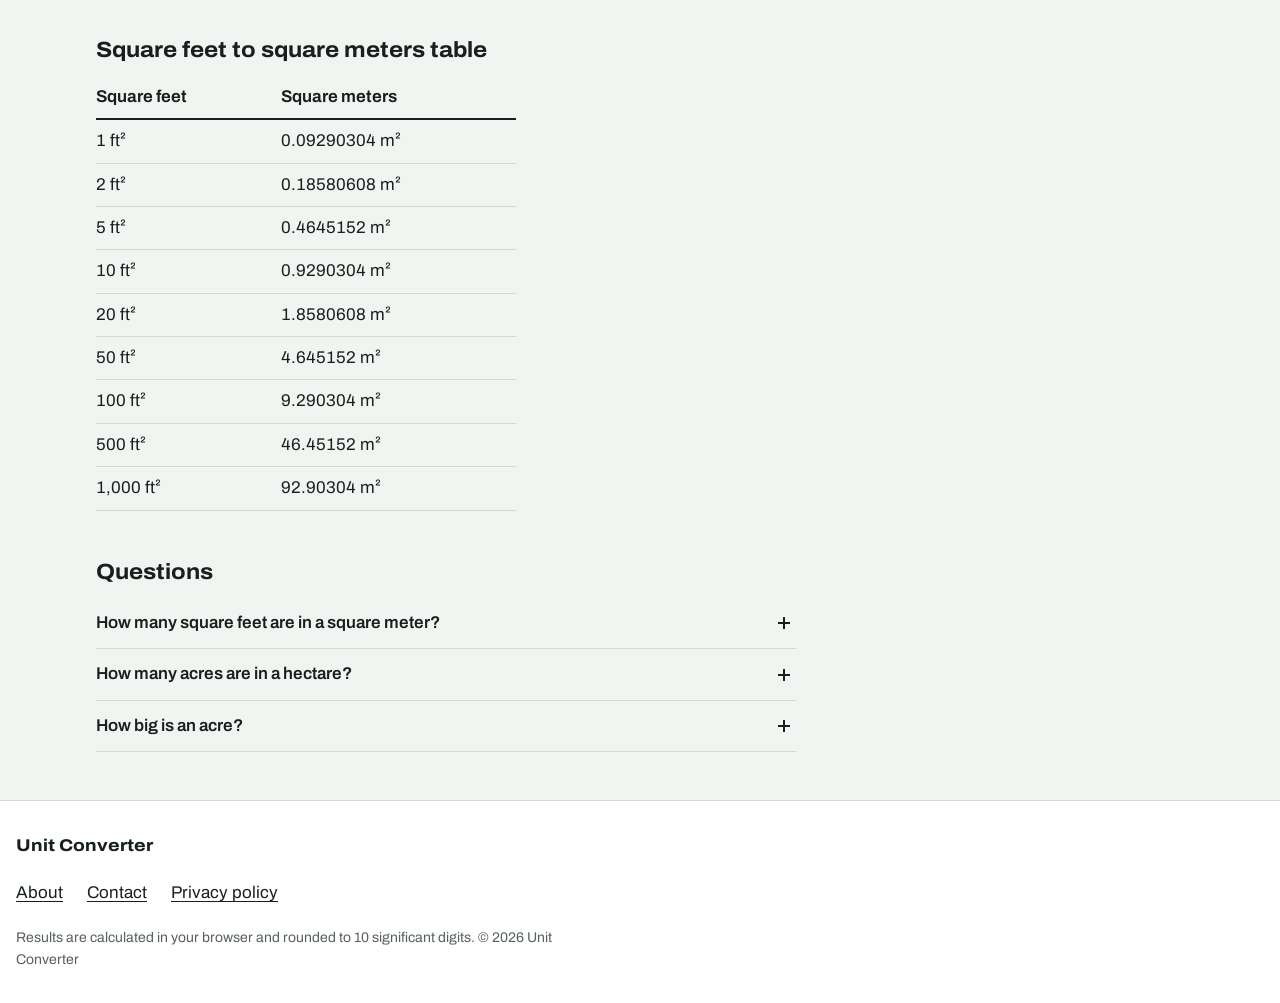
==== commit fd856505: "Collapse empty banner columns and note consent choices in privacy policy Vertical banner columns onl" ====
--- a/public/area/index.html
+++ b/public/area/index.html
@@ -19,6 +19,13 @@
 <meta name="google-adsense-account" content="ca-pub-8884353000483064">
 <script async src="https://pagead2.googlesyndication.com/pagead/js/adsbygoogle.js?client=ca-pub-8884353000483064" crossorigin="anonymous"></script>
 <script src="../assets/js/ads-config.js"></script>
+<script>(function (c, h) {
+  if (!c) return;
+  var live = c.showPlaceholders === false, s = c.slots || {};
+  if (live) h.classList.add("ads-live");
+  if (!live || (c.adsenseClient && s["rail-left"])) h.classList.add("has-rail-left");
+  if (!live || (c.adsenseClient && s["rail-right"])) h.classList.add("has-rail-right");
+})(window.AD_CONFIG, document.documentElement);</script>
 <script src="../assets/js/ads.js" defer></script>
 </head>
 <body>
--- a/public/assets/css/style.css
+++ b/public/assets/css/style.css
@@ -170,17 +170,21 @@
 
 .rail { display: none; }
 
-main { min-width: 0; padding-bottom: var(--s7); }
+/* Capped so the page stays centred and readable when no vertical banners are shown. */
+main { min-width: 0; width: 100%; max-width: 1088px; justify-self: center; padding-bottom: var(--s7); }
 main > * + * { margin-top: var(--s7); }
 
+/* A rail only takes a column when it has an ad to show: the head script adds
+   has-rail-left / has-rail-right to <html> for rails with an ad unit ID (or placeholders on). */
 @media (min-width: 1100px) {
-  .layout { grid-template-columns: minmax(0, 1fr) 300px; }
-  .rail-right { display: block; }
+  .has-rail-right .layout { grid-template-columns: minmax(0, 1fr) 300px; }
+  .has-rail-right .rail-right { display: block; }
   .rail-right .ad { position: sticky; top: var(--s4); }
 }
 @media (min-width: 1400px) {
-  .layout { grid-template-columns: 160px minmax(0, 1fr) 300px; }
-  .rail-left { display: block; }
+  .has-rail-left .layout { grid-template-columns: 160px minmax(0, 1fr); }
+  .has-rail-left.has-rail-right .layout { grid-template-columns: 160px minmax(0, 1fr) 300px; }
+  .has-rail-left .rail-left { display: block; }
   .rail-left .ad { position: sticky; top: var(--s4); }
 }
 
@@ -497,6 +501,21 @@
 .ad-band-inline { padding: 0; }
 .ad-band:has(.ad.is-empty) { display: none; }
 
+/* Live mode (showPlaceholders: false): a slot without an ad takes no space from the
+   first paint. It keeps its width so AdSense can size an ad into it once it has a unit ID. */
+.ads-live .ad:not(.is-filled) {
+  min-height: 0;
+  height: 0;
+  border: 0;
+  background: none;
+}
+.ads-live .ad:not(.is-filled) > * { display: none; }
+.ads-live .ad-band:not(:has(.is-filled)) { padding: 0; }
+.ads-live main > .ad-tiles:not(:has(.is-filled)),
+.ads-live main > .ad-band-inline:not(:has(.is-filled)) { margin-top: 0; gap: 0; }
+/* AdSense had no ad to show for this slot: hide it, label included. */
+.ad:has(ins[data-ad-status="unfilled"]) { display: none; }
+
 .ad-tiles {
   display: grid;
   grid-template-columns: repeat(auto-fill, minmax(300px, 1fr));
